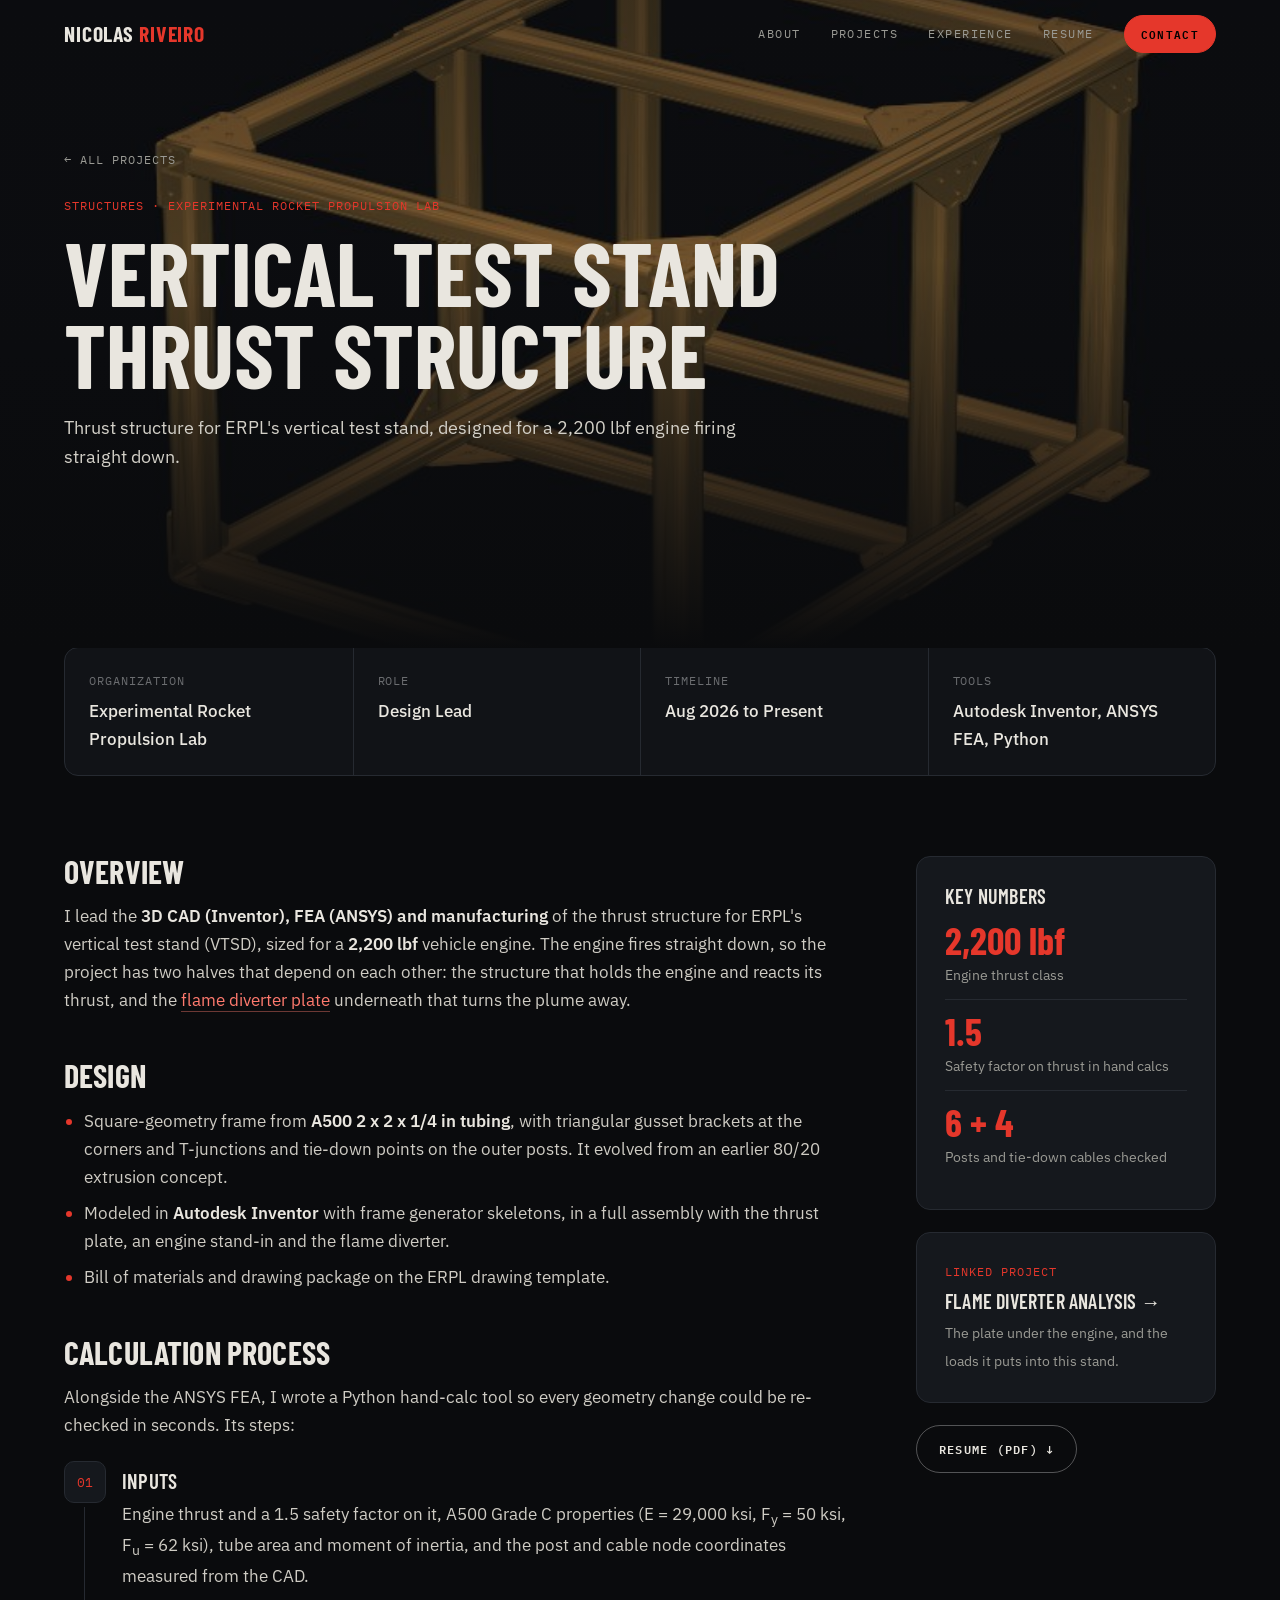
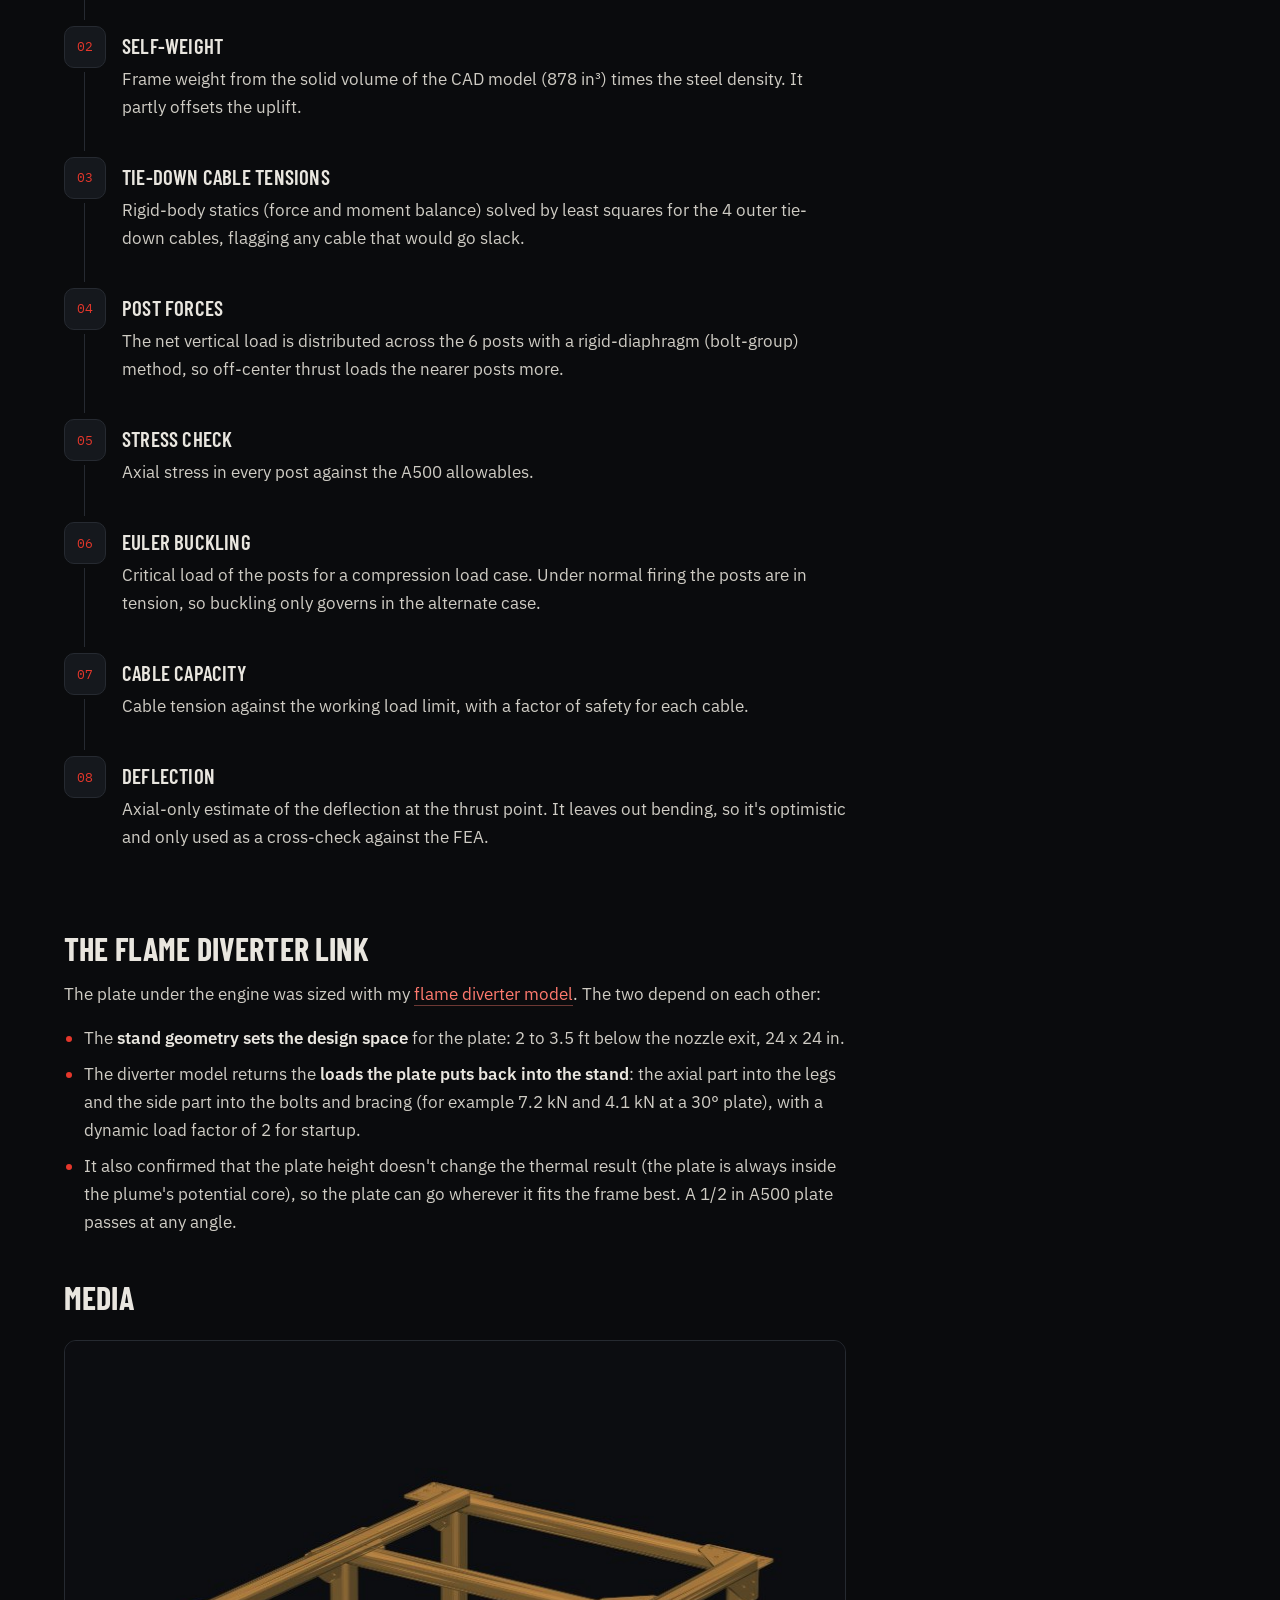
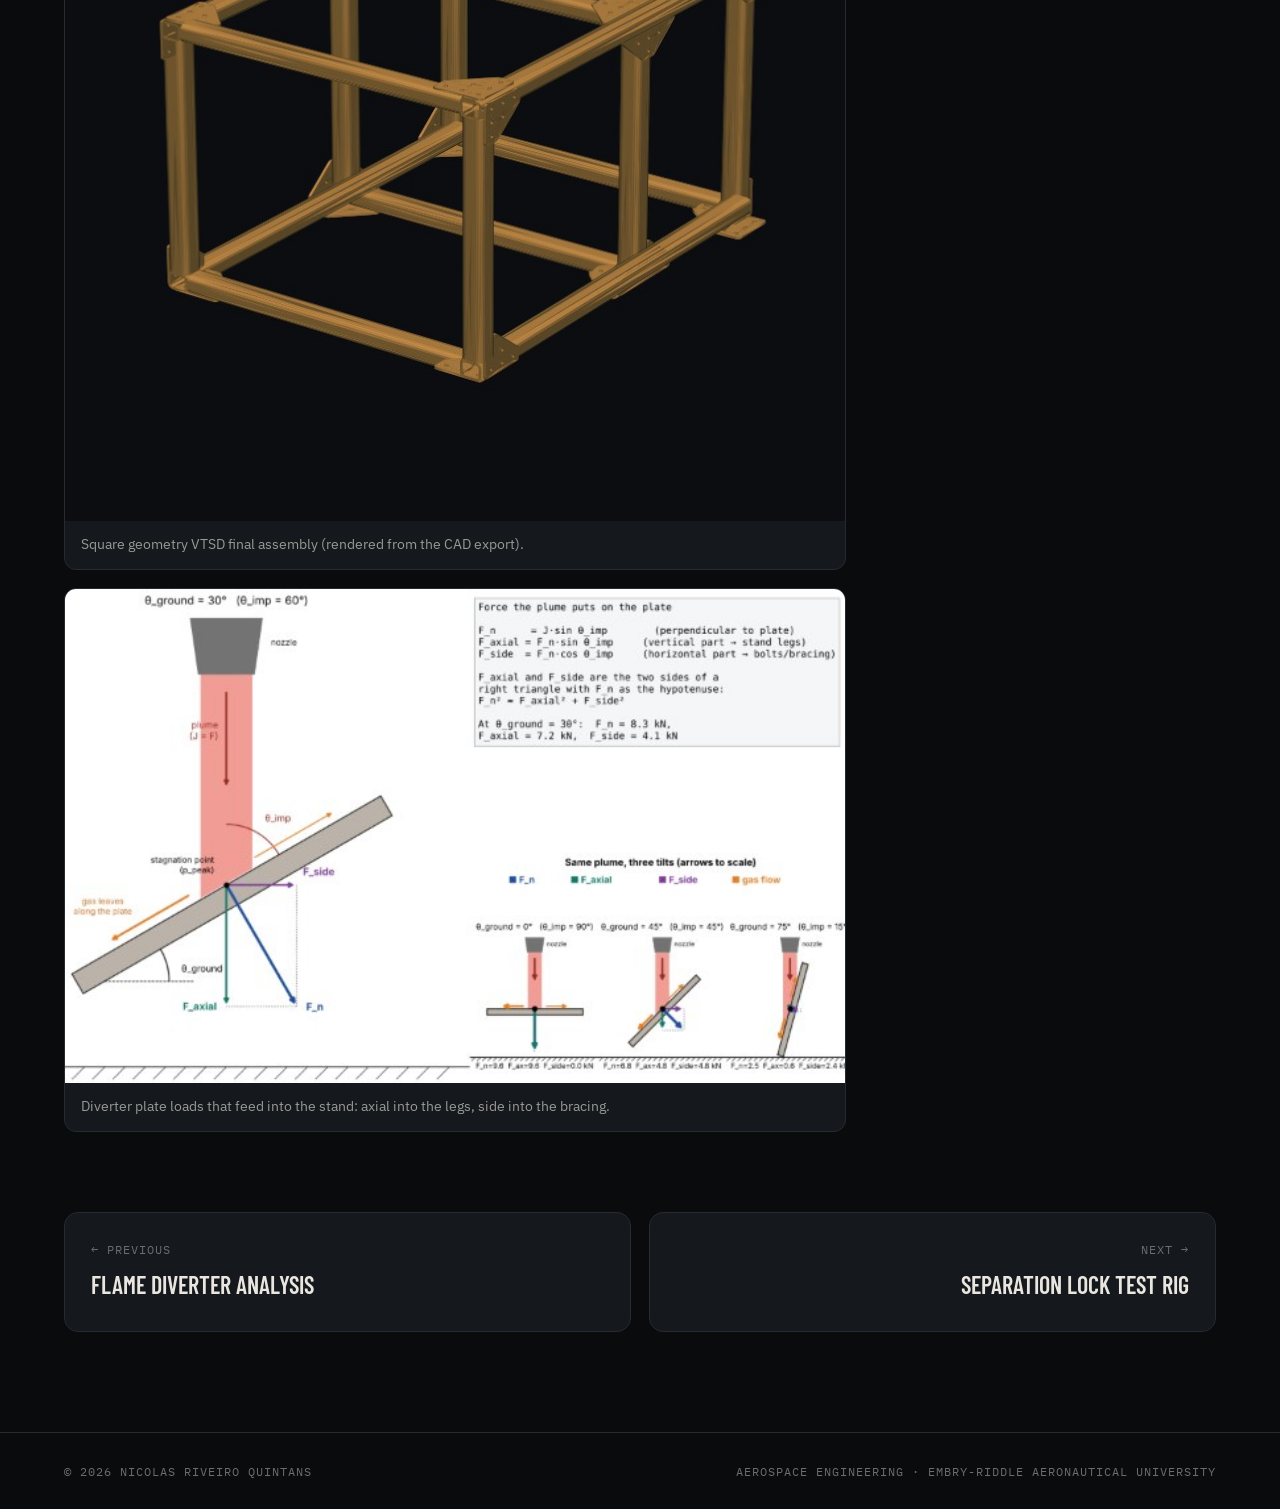
==== projects/vertical-test-stand.html @ bc056e46 "Add portfolio website Co-Authored-By: Claude Opus 5.5 <noreply@anthropic.com> Claude-Session: https:" ====
<!doctype html>
<html lang="en">
<head>
<meta charset="utf-8">
<meta name="viewport" content="width=device-width, initial-scale=1">
<title>Vertical Test Stand Thrust Structure | Nicolas Riveiro Quintans</title>
<meta name="description" content="Led the CAD, FEA and manufacturing of a vertical test stand for a 2,200 lbf engine, with a Python hand-calc tool and a flame diverter model built alongside it.">
<meta property="og:title" content="Vertical Test Stand Thrust Structure | Nicolas Riveiro Quintans">
<meta property="og:description" content="Led the CAD, FEA and manufacturing of a vertical test stand for a 2,200 lbf engine, with a Python hand-calc tool and a flame diverter model built alongside it.">
<meta property="og:image" content="../assets/img/triton-poster.jpg">
<link rel="icon" href="data:image/svg+xml,%3Csvg xmlns='http://www.w3.org/2000/svg' viewBox='0 0 64 64'%3E%3Crect width='64' height='64' rx='14' fill='%230a0b0d'/%3E%3Cpath d='M32 10 L44 40 L32 34 L20 40Z' fill='%23e5372b'/%3E%3Cpath d='M26 44 Q32 58 38 44' stroke='%23ff7a6e' stroke-width='4' fill='none'/%3E%3C/svg%3E">
<link rel="preconnect" href="https://fonts.googleapis.com">
<link rel="preconnect" href="https://fonts.gstatic.com" crossorigin>
<link href="https://fonts.googleapis.com/css2?family=Barlow+Condensed:wght@300;500;600;700&family=IBM+Plex+Mono:wght@400;500;600&family=IBM+Plex+Sans:wght@400;500;600&display=swap" rel="stylesheet">
<link rel="stylesheet" href="../css/style.css">
</head>
<body>
<header class="nav">
  <div class="wrap">
    <a class="brand" href="../index.html">Nicolas <span>Riveiro</span></a>
    <nav class="nav-links">
      <a href="../index.html#about">About</a>
      <a href="../index.html#projects">Projects</a>
      <a href="../index.html#experience">Experience</a>
      <a href="../index.html#resume">Resume</a>
      <a class="btn small" href="../index.html#contact">Contact</a>
    </nav>
    <button class="menu-btn" aria-label="Open menu"><span></span><span></span><span></span></button>
  </div>
</header>
<section class="p-hero"><img class="bg" src="../assets/img/vtsd-frame.jpg" alt="">
  <div class="wrap">
    <a class="back mono" href="../index.html#projects">&larr; All projects</a>
    <div class="mono accent" style="margin-bottom:14px">Structures &middot; Experimental Rocket Propulsion Lab</div>
    <div class=""><div>
    <h1>Vertical Test Stand Thrust Structure</h1>
    <p class="sub">Thrust structure for ERPL's vertical test stand, designed for a 2,200 lbf engine firing straight down.</p>
    </div></div>
  </div>
</section>
<div class="wrap">
  <div class="facts reveal">
    <div class="fact"><div class="k mono">Organization</div><div class="v">Experimental Rocket Propulsion Lab</div></div>
    <div class="fact"><div class="k mono">Role</div><div class="v">Design Lead</div></div>
    <div class="fact"><div class="k mono">Timeline</div><div class="v">Aug 2026 to Present</div></div>
    <div class="fact"><div class="k mono">Tools</div><div class="v">Autodesk Inventor, ANSYS FEA, Python</div></div>
  </div>
  <div class="p-body">
    <article class="prose reveal">
      <h2>Overview</h2>
<p>I lead the <strong>3D CAD (Inventor), FEA (ANSYS) and manufacturing</strong> of the thrust structure for ERPL's vertical test stand (VTSD), sized for a <strong>2,200 lbf</strong> vehicle engine. The engine fires straight down, so the project has two halves that depend on each other: the structure that holds the engine and reacts its thrust, and the <a class="inline" href="flame-diverter.html">flame diverter plate</a> underneath that turns the plume away.</p>
<h2>Design</h2>
<ul>
<li>Square-geometry frame from <strong>A500 2 x 2 x 1/4 in tubing</strong>, with triangular gusset brackets at the corners and T-junctions and tie-down points on the outer posts. It evolved from an earlier 80/20 extrusion concept.</li>
<li>Modeled in <strong>Autodesk Inventor</strong> with frame generator skeletons, in a full assembly with the thrust plate, an engine stand-in and the flame diverter.</li>
<li>Bill of materials and drawing package on the ERPL drawing template.</li>
</ul>
<h2>Calculation process</h2>
<p>Alongside the ANSYS FEA, I wrote a Python hand-calc tool so every geometry change could be re-checked in seconds. Its steps:</p>
<ol class="steps">
<li><div class="st">Inputs</div><p>Engine thrust and a 1.5 safety factor on it, A500 Grade C properties (E = 29,000 ksi, F<sub>y</sub> = 50 ksi, F<sub>u</sub> = 62 ksi), tube area and moment of inertia, and the post and cable node coordinates measured from the CAD.</p></li>
<li><div class="st">Self-weight</div><p>Frame weight from the solid volume of the CAD model (878 in&sup3;) times the steel density. It partly offsets the uplift.</p></li>
<li><div class="st">Tie-down cable tensions</div><p>Rigid-body statics (force and moment balance) solved by least squares for the 4 outer tie-down cables, flagging any cable that would go slack.</p></li>
<li><div class="st">Post forces</div><p>The net vertical load is distributed across the 6 posts with a rigid-diaphragm (bolt-group) method, so off-center thrust loads the nearer posts more.</p></li>
<li><div class="st">Stress check</div><p>Axial stress in every post against the A500 allowables.</p></li>
<li><div class="st">Euler buckling</div><p>Critical load of the posts for a compression load case. Under normal firing the posts are in tension, so buckling only governs in the alternate case.</p></li>
<li><div class="st">Cable capacity</div><p>Cable tension against the working load limit, with a factor of safety for each cable.</p></li>
<li><div class="st">Deflection</div><p>Axial-only estimate of the deflection at the thrust point. It leaves out bending, so it's optimistic and only used as a cross-check against the FEA.</p></li>
</ol>
<h2>The flame diverter link</h2>
<p>The plate under the engine was sized with my <a class="inline" href="flame-diverter.html">flame diverter model</a>. The two depend on each other:</p>
<ul>
<li>The <strong>stand geometry sets the design space</strong> for the plate: 2 to 3.5 ft below the nozzle exit, 24 x 24 in.</li>
<li>The diverter model returns the <strong>loads the plate puts back into the stand</strong>: the axial part into the legs and the side part into the bolts and bracing (for example 7.2 kN and 4.1 kN at a 30&deg; plate), with a dynamic load factor of 2 for startup.</li>
<li>It also confirmed that the plate height doesn't change the thermal result (the plate is always inside the plume's potential core), so the plate can go wherever it fits the frame best. A 1/2 in A500 plate passes at any angle.</li>
</ul>
<h2>Media</h2>
      <div class="gallery"><figure class="full"><img class="photo" src="../assets/img/vtsd-frame.jpg" alt="Square geometry VTSD final assembly (rendered from the CAD export)." loading="lazy"><figcaption>Square geometry VTSD final assembly (rendered from the CAD export).</figcaption></figure>
<figure class="full"><img src="../assets/img/diverter-force-diagram.jpg" alt="Diverter plate loads that feed into the stand: axial into the legs, side into the bracing." loading="lazy"><figcaption>Diverter plate loads that feed into the stand: axial into the legs, side into the bracing.</figcaption></figure></div>
      
    </article>
    <aside class="aside reveal d1">
      <div class="side-box"><h3>Key numbers</h3><div class="item"><div class="num">2,200 lbf</div><span>Engine thrust class</span></div>
<div class="item"><div class="num">1.5</div><span>Safety factor on thrust in hand calcs</span></div>
<div class="item"><div class="num">6 + 4</div><span>Posts and tie-down cables checked</span></div></div>
      <a class="side-box related" href="flame-diverter.html"><div class="mono accent">Linked project</div><h3 style="margin:8px 0 6px">Flame Diverter Analysis &rarr;</h3><span>The plate under the engine, and the loads it puts into this stand.</span></a>
      <a class="btn ghost" href="../assets/docs/Nicolas-Riveiro-Resume.pdf" target="_blank" rel="noopener">Resume (PDF) &darr;</a>
    </aside>
  </div>
  <nav class="p-nav">
    <a class="prev" href="flame-diverter.html"><div class="mono" style="color:var(--dim)">&larr; Previous</div><div class="t">Flame Diverter Analysis</div></a>
    <a class="next" href="separation-lock-test-rig.html"><div class="mono" style="color:var(--dim)">Next &rarr;</div><div class="t">Separation Lock Test Rig</div></a>
  </nav>
</div>
<footer>
  <div class="wrap mono">
    <span>&copy; <span class="year">2026</span> Nicolas Riveiro Quintans</span>
    <span>Aerospace Engineering &middot; Embry-Riddle Aeronautical University</span>
  </div>
</footer>
<div class="lightbox" role="dialog" aria-modal="true"><img alt=""><div class="cap mono"></div></div>
<script src="../js/main.js"></script>
</body>
</html>
---- css/style.css ----
/* ==========================================================
   Nicolas Riveiro Quintans · Portfolio
   ========================================================== */
:root{
  --bg:#0a0b0d;
  --bg-2:#111317;
  --panel:#15181d;
  --line:#262a31;
  --text:#e9e6df;
  --muted:#9a9a94;
  --dim:#6b6d70;
  --accent:#e5372b;      /* red */
  --accent-2:#ff7a6e;
  --lox:#7fc8ff;         /* LOX blue */
  --radius:14px;
  --maxw:1200px;
  --display:"Barlow Condensed", "Arial Narrow", sans-serif;
  --sans:"IBM Plex Sans", system-ui, -apple-system, Segoe UI, sans-serif;
  --mono:"IBM Plex Mono", ui-monospace, SFMono-Regular, Menlo, monospace;
}
*{box-sizing:border-box;margin:0;padding:0}
html{scroll-behavior:smooth;scroll-padding-top:80px}
body{background:var(--bg);color:var(--text);font-family:var(--sans);font-size:17px;line-height:1.65;-webkit-font-smoothing:antialiased;overflow-x:hidden}
img,video{display:block;max-width:100%}
a{color:inherit;text-decoration:none}
::selection{background:var(--accent);color:#000}
.wrap{max-width:var(--maxw);margin:0 auto;padding:0 24px}
.mono{font-family:var(--mono);font-size:.78rem;letter-spacing:.08em;text-transform:uppercase}
.accent{color:var(--accent)}

/* ---------- Nav ---------- */
.nav{position:fixed;inset:0 0 auto 0;z-index:50;transition:background .3s,border-color .3s,backdrop-filter .3s;border-bottom:1px solid transparent}
.nav.scrolled{background:rgba(10,11,13,.82);backdrop-filter:blur(12px);border-color:var(--line)}
.nav .wrap{display:flex;align-items:center;justify-content:space-between;height:68px}
.brand{font-family:var(--display);font-weight:700;font-size:1.35rem;letter-spacing:.04em;text-transform:uppercase}
.brand span{color:var(--accent)}
.nav-links{display:flex;gap:30px;align-items:center}
.nav-links a{font-family:var(--mono);font-size:.76rem;letter-spacing:.12em;text-transform:uppercase;color:var(--muted);transition:color .2s}
.nav-links a:hover{color:var(--text)}
.nav-links .btn{color:#000}
.menu-btn{display:none;background:none;border:0;color:var(--text);cursor:pointer;width:40px;height:40px}
.menu-btn span{display:block;height:2px;background:currentColor;margin:6px 8px;transition:transform .3s,opacity .3s}
.nav.open .menu-btn span:nth-child(1){transform:translateY(8px) rotate(45deg)}
.nav.open .menu-btn span:nth-child(2){opacity:0}
.nav.open .menu-btn span:nth-child(3){transform:translateY(-8px) rotate(-45deg)}

/* ---------- Buttons ---------- */
.btn{display:inline-flex;align-items:center;gap:10px;background:var(--accent);color:#000;font-family:var(--mono);font-size:.78rem;font-weight:600;letter-spacing:.1em;text-transform:uppercase;padding:13px 22px;border-radius:999px;transition:transform .2s,background .2s,box-shadow .2s;border:1px solid var(--accent)}
.btn:hover{transform:translateY(-2px);background:var(--accent-2);box-shadow:0 10px 30px -10px rgba(229,55,43,.6)}
.btn.ghost{background:transparent;color:var(--text);border-color:rgba(255,255,255,.3)}
.btn.ghost:hover{border-color:var(--text);background:rgba(255,255,255,.06);box-shadow:none}
.btn.small{padding:9px 16px;font-size:.7rem}

/* ---------- Hero ---------- */
.hero{position:relative;min-height:100vh;min-height:100svh;display:flex;align-items:flex-end;overflow:hidden;isolation:isolate}
.hero-video{position:absolute;inset:0;width:100%;height:100%;object-fit:cover;z-index:-2;transform:scale(1.04);animation:heroZoom 18s ease-out forwards}
@keyframes heroZoom{to{transform:scale(1)}}
.hero::before{content:"";position:absolute;inset:0;z-index:-1;
  background:linear-gradient(180deg,rgba(10,11,13,.55) 0%,rgba(10,11,13,.15) 35%,rgba(10,11,13,.6) 70%,var(--bg) 100%),
             linear-gradient(90deg,rgba(10,11,13,.85) 0%,rgba(10,11,13,.2) 60%)}
.hero .wrap{width:100%;padding-bottom:9vh}
.hero-tag{display:inline-flex;align-items:center;gap:10px;color:var(--accent-2);margin-bottom:22px}
.hero-tag .dot{width:8px;height:8px;border-radius:50%;background:var(--accent);box-shadow:0 0 0 0 rgba(229,55,43,.7);animation:pulse 1.8s infinite}
@keyframes pulse{70%{box-shadow:0 0 0 12px rgba(229,55,43,0)}100%{box-shadow:0 0 0 0 rgba(229,55,43,0)}}
.hero h1{font-family:var(--display);font-weight:700;text-transform:uppercase;line-height:.88;font-size:clamp(3.4rem,10vw,8.6rem);letter-spacing:-.01em}
.hero h1 .thin{font-weight:300;color:var(--muted);display:block;font-size:.42em;letter-spacing:.02em;margin-bottom:.25em}
.hero p.lead{max-width:640px;font-size:clamp(1.02rem,1.6vw,1.2rem);color:#d3d0c8;margin:26px 0 34px}
.hero-actions{display:flex;flex-wrap:wrap;gap:14px}
.hero-meta{position:absolute;right:24px;bottom:9vh;text-align:right;color:var(--muted);line-height:2}
.hero-meta b{color:var(--text);font-weight:500}
.scroll-cue{position:absolute;left:50%;bottom:22px;transform:translateX(-50%);width:22px;height:36px;border:1.5px solid rgba(255,255,255,.4);border-radius:12px}
.scroll-cue::after{content:"";position:absolute;left:50%;top:7px;width:3px;height:7px;margin-left:-1.5px;background:var(--text);border-radius:2px;animation:cue 1.8s infinite}
@keyframes cue{0%{opacity:0;transform:translateY(0)}40%{opacity:1}100%{opacity:0;transform:translateY(12px)}}

/* ---------- Sections ---------- */
section{padding:120px 0}
.sec-head{display:flex;align-items:flex-end;justify-content:space-between;gap:30px;margin-bottom:56px;flex-wrap:wrap}
.sec-label{color:var(--accent);margin-bottom:12px;display:block}
h2{font-family:var(--display);font-weight:700;text-transform:uppercase;font-size:clamp(2.4rem,5vw,4rem);line-height:.95;letter-spacing:.005em}
h3{font-family:var(--display);font-weight:600;text-transform:uppercase;font-size:1.55rem;line-height:1.1;letter-spacing:.01em}
.sec-head p{max-width:420px;color:var(--muted)}

/* ---------- Stats strip ---------- */
.stats{border-top:1px solid var(--line);border-bottom:1px solid var(--line);background:var(--bg-2)}
.stats .wrap{display:grid;grid-template-columns:repeat(5,1fr)}
.stat{padding:34px 24px;border-left:1px solid var(--line)}
.stat:first-child{border-left:0;padding-left:0}
.stat .num{font-family:var(--display);font-weight:700;font-size:2.9rem;line-height:1;color:var(--text)}
.stat .num small{font-size:.5em;color:var(--accent);margin-left:2px}
.stat .lbl{color:var(--muted);margin-top:10px}

/* ---------- About ---------- */
.about-grid{display:grid;grid-template-columns:.95fr 1.05fr;gap:70px;align-items:center}
.portrait{position:relative;border-radius:var(--radius);overflow:hidden;aspect-ratio:4/5;background:var(--panel)}
.portrait img{width:100%;height:100%;object-fit:cover;object-position:50% 30%;transition:transform 1.2s ease}
.portrait:hover img{transform:scale(1.04)}
.portrait figcaption{position:absolute;left:16px;bottom:16px;background:rgba(10,11,13,.75);backdrop-filter:blur(8px);padding:8px 12px;border-radius:8px;color:var(--text)}
.about-text p{color:#cfccc4;margin-bottom:18px}
.about-text p:first-of-type{font-size:1.25rem;color:var(--text);line-height:1.5}
.chips{display:flex;flex-wrap:wrap;gap:8px;margin-top:26px}
.chip{font-family:var(--mono);font-size:.72rem;letter-spacing:.04em;padding:6px 12px;border:1px solid var(--line);border-radius:999px;color:var(--muted);background:var(--bg-2)}

/* ---------- Projects ---------- */
.proj-grid{display:grid;grid-template-columns:repeat(6,1fr);gap:22px}
.card{grid-column:span 2;position:relative;background:var(--panel);border:1px solid var(--line);border-radius:var(--radius);overflow:hidden;display:flex;flex-direction:column;transition:transform .35s cubic-bezier(.2,.7,.2,1),border-color .35s,box-shadow .35s}
.card.wide{grid-column:span 3}
.card:hover{transform:translateY(-6px);border-color:rgba(229,55,43,.55);box-shadow:0 24px 50px -24px rgba(0,0,0,.8)}
.card-media{position:relative;aspect-ratio:16/10;overflow:hidden;background:#0d0f12}
.card-media img{width:100%;height:100%;object-fit:cover;transition:transform .8s cubic-bezier(.2,.7,.2,1),filter .5s;filter:saturate(.9)}
.card:hover .card-media img{transform:scale(1.06);filter:saturate(1.1)}
.card-media.contain img{object-fit:contain;background:#fff;padding:10px}
.card-media .tagline{position:absolute;top:14px;left:14px;background:rgba(10,11,13,.78);backdrop-filter:blur(6px);padding:5px 10px;border-radius:6px;color:var(--accent-2)}
.card-body{padding:22px 22px 24px;display:flex;flex-direction:column;flex:1}
.card-body .meta{color:var(--dim);margin-bottom:10px}
.card-body p{color:var(--muted);font-size:.96rem;margin:12px 0 18px;flex:1}
.card-more{display:inline-flex;align-items:center;gap:8px;color:var(--text);font-family:var(--mono);font-size:.74rem;letter-spacing:.1em;text-transform:uppercase}
.card-more .arr{transition:transform .3s}
.card:hover .card-more .arr{transform:translateX(6px)}
.card:hover .card-more{color:var(--accent)}
/* typographic media for projects without photos */
.type-media{display:flex;flex-direction:column;justify-content:space-between;padding:22px;background:
  radial-gradient(120% 90% at 100% 0%,rgba(229,55,43,.18),transparent 55%),
  repeating-linear-gradient(0deg,transparent 0 23px,rgba(255,255,255,.035) 23px 24px),
  repeating-linear-gradient(90deg,transparent 0 23px,rgba(255,255,255,.035) 23px 24px),#0f1115}
.type-media .big{font-family:var(--display);font-weight:700;font-size:3.6rem;line-height:.9;color:var(--text)}
.type-media .big small{display:block;font-size:.3em;font-weight:500;letter-spacing:.08em;color:var(--muted);margin-top:8px;font-family:var(--mono);text-transform:uppercase}
.type-media .row{display:flex;gap:26px}
.type-media svg{position:absolute;right:-30px;bottom:-30px;width:70%;opacity:.55}

/* ---------- Experience timeline ---------- */
.timeline{position:relative;border-left:1px solid var(--line);margin-left:6px}
.t-item{position:relative;padding:0 0 46px 38px}
.t-item::before{content:"";position:absolute;left:-6px;top:8px;width:11px;height:11px;border-radius:50%;background:var(--bg);border:2px solid var(--accent)}
.t-item .when{color:var(--dim)}
.t-item h3{margin:6px 0 2px}
.t-item .org{color:var(--accent-2);font-weight:500}
.t-item ul{margin-top:12px;padding-left:18px;color:var(--muted)}
.t-item li{margin-bottom:6px}
.exp-grid{display:grid;grid-template-columns:1.6fr 1fr;gap:70px}
.side-box{background:var(--panel);border:1px solid var(--line);border-radius:var(--radius);padding:28px;margin-bottom:22px}
.side-box h3{font-size:1.25rem;margin-bottom:14px}
.side-box .item{padding:12px 0;border-top:1px solid var(--line)}
.side-box .item:first-of-type{border-top:0;padding-top:0}
.side-box .item b{display:block;font-weight:500}
.side-box .item span{color:var(--muted);font-size:.9rem}

/* ---------- Resume ---------- */
.resume-box{display:grid;grid-template-columns:1fr 1.3fr;gap:50px;align-items:center;background:linear-gradient(135deg,#1a0f0e,#121418 60%);border:1px solid var(--line);border-radius:22px;padding:56px}
.resume-frame{border-radius:12px;overflow:hidden;border:1px solid var(--line);background:#fff;aspect-ratio:8.5/11;width:100%;max-width:520px;justify-self:center}
.resume-frame{display:block;transition:transform .4s,box-shadow .4s}.resume-frame:hover{transform:translateY(-4px) rotate(-.4deg);box-shadow:0 30px 60px -30px rgba(229,55,43,.45)}
.resume-frame img{width:100%;height:100%;object-fit:cover;object-position:top}
.resume-box p{color:var(--muted);margin:18px 0 28px}

/* ---------- Contact / footer ---------- */
.contact{text-align:center;padding:140px 0 100px}
.contact h2{font-size:clamp(2.8rem,8vw,6.5rem)}
.contact p{color:var(--muted);margin:20px auto 36px;max-width:520px}
.contact .email{font-family:var(--mono);font-size:clamp(.95rem,2.2vw,1.3rem);border-bottom:1px solid var(--accent);padding-bottom:4px;transition:color .2s}
.contact .email:hover{color:var(--accent)}
footer{border-top:1px solid var(--line);padding:28px 0;color:var(--dim)}
footer .wrap{display:flex;justify-content:space-between;gap:20px;flex-wrap:wrap}

/* ---------- Reveal animation ---------- */
.reveal{opacity:0;transform:translateY(28px);transition:opacity .9s cubic-bezier(.2,.7,.2,1),transform .9s cubic-bezier(.2,.7,.2,1)}
.reveal.in{opacity:1;transform:none}
.reveal.d1{transition-delay:.08s}.reveal.d2{transition-delay:.16s}.reveal.d3{transition-delay:.24s}

/* ==========================================================
   Project detail pages
   ========================================================== */
.p-hero{position:relative;min-height:72vh;display:flex;align-items:flex-end;overflow:hidden;isolation:isolate;padding-top:68px}
.p-hero img.bg{position:absolute;inset:0;width:100%;height:100%;object-fit:cover;z-index:-2}
.p-hero::before{content:"";position:absolute;inset:0;z-index:-1;background:linear-gradient(180deg,rgba(10,11,13,.5),rgba(10,11,13,.35) 40%,var(--bg) 100%)}
.p-hero.plain{min-height:56vh;background:
  radial-gradient(80% 120% at 85% 0%,rgba(229,55,43,.22),transparent 60%),
  repeating-linear-gradient(0deg,transparent 0 39px,rgba(255,255,255,.04) 39px 40px),
  repeating-linear-gradient(90deg,transparent 0 39px,rgba(255,255,255,.04) 39px 40px),var(--bg)}
.p-hero.plain::before{display:none}
.p-hero .wrap{width:100%;padding-bottom:56px}
.back{display:inline-flex;gap:8px;align-items:center;color:var(--muted);margin-bottom:26px;transition:color .2s}
.back:hover{color:var(--accent)}
.p-hero h1{font-family:var(--display);font-weight:700;text-transform:uppercase;font-size:clamp(2.8rem,7vw,5.6rem);line-height:.92;max-width:950px}
.p-hero .sub{color:#d3d0c8;max-width:680px;margin-top:18px;font-size:1.12rem}
.facts{display:grid;grid-template-columns:repeat(4,1fr);border:1px solid var(--line);border-radius:var(--radius);background:var(--bg-2);margin-top:-1px}
.fact{padding:22px 24px;border-left:1px solid var(--line)}
.fact:first-child{border-left:0}
.fact .k{color:var(--dim)}
.fact .v{margin-top:6px;font-weight:500}
.p-body{display:grid;grid-template-columns:1fr 300px;gap:70px;padding:80px 0 40px}
.prose h2{font-size:2rem;margin:46px 0 16px}
.prose h2:first-child{margin-top:0}
.prose p{color:#cfccc4;margin-bottom:16px}
.prose ul{color:#cfccc4;padding-left:20px;margin-bottom:16px}
.prose li{margin-bottom:8px}
.prose li::marker{color:var(--accent)}
.prose strong{color:var(--text);font-weight:600}
.aside{position:sticky;top:100px;align-self:start}
.aside .side-box .num{font-family:var(--display);font-size:2.4rem;font-weight:700;line-height:1;color:var(--accent)}
.aside .side-box .item span{display:block;margin-top:4px}
.gallery{display:grid;grid-template-columns:repeat(2,1fr);gap:18px;margin:28px 0 10px}
.gallery figure{background:var(--panel);border:1px solid var(--line);border-radius:12px;overflow:hidden;cursor:zoom-in;transition:border-color .3s}
.gallery figure:hover{border-color:rgba(229,55,43,.55)}
.gallery figure.full{grid-column:1/-1}
.gallery img{width:100%;height:auto;background:#fff}
.gallery img.photo{background:none}
.gallery figcaption{padding:12px 16px;color:var(--muted);font-size:.88rem}
.callout{border-left:3px solid var(--accent);background:var(--panel);padding:18px 22px;border-radius:0 10px 10px 0;color:#d6d2ca;margin:22px 0}
.p-nav{display:grid;grid-template-columns:1fr 1fr;gap:18px;padding:30px 0 100px}
.p-nav a{border:1px solid var(--line);border-radius:var(--radius);padding:26px;background:var(--panel);transition:border-color .3s,transform .3s}
.p-nav a:hover{border-color:var(--accent);transform:translateY(-3px)}
.p-nav a.next{text-align:right}
.p-nav .t{font-family:var(--display);font-size:1.5rem;font-weight:600;text-transform:uppercase;margin-top:6px}

/* Lightbox */
.lightbox{position:fixed;inset:0;z-index:100;background:rgba(5,6,8,.93);display:none;align-items:center;justify-content:center;padding:30px;cursor:zoom-out}
.lightbox.open{display:flex;animation:fade .25s}
.lightbox img{max-width:100%;max-height:88vh;border-radius:8px;background:#fff}
.lightbox .cap{position:absolute;bottom:18px;left:0;right:0;text-align:center;color:var(--muted)}
@keyframes fade{from{opacity:0}}

/* ---------- Responsive ---------- */
@media (max-width:980px){
  .about-grid,.exp-grid,.resume-box,.p-body{grid-template-columns:1fr;gap:44px}
  .card,.card.wide{grid-column:span 3}
  .facts{grid-template-columns:repeat(2,1fr)}
  .fact:nth-child(3){border-left:0}
  .fact:nth-child(n+3){border-top:1px solid var(--line)}
  .aside{position:static}
  .hero-meta{display:none}
  .resume-box{padding:32px}
}
@media (max-width:720px){
  body{font-size:16px}
  .wrap{padding:0 16px}
  section{padding:84px 0}
  .nav-links{position:fixed;top:68px;left:0;right:0;flex-direction:column;align-items:flex-start;gap:0;background:rgba(10,11,13,.97);border-bottom:1px solid var(--line);padding:8px 16px 20px;transform:translateY(-12px);opacity:0;pointer-events:none;transition:.25s}
  .nav-links a{padding:14px 0;width:100%;border-bottom:1px solid var(--line)}
  .nav-links .btn{margin-top:16px;width:auto;border-bottom:1px solid var(--accent)}
  .nav.open{background:rgba(10,11,13,.97)}
  .nav.open .nav-links{transform:none;opacity:1;pointer-events:auto}
  .menu-btn{display:block}
  .stats .wrap{grid-template-columns:1fr 1fr}
  .stat{padding:24px 16px}
  .stat:nth-child(odd){border-left:0;padding-left:0}
  .stat:nth-child(n+3){border-top:1px solid var(--line)}
  .stat .num{font-size:2.3rem}
  .card,.card.wide{grid-column:1/-1}
  .gallery{grid-template-columns:1fr}
  .p-nav{grid-template-columns:1fr}
  .facts{grid-template-columns:1fr}
  .fact{border-left:0}
  .fact:nth-child(n+2){border-top:1px solid var(--line)}
}
@media (prefers-reduced-motion:reduce){
  *{animation:none!important;transition:none!important}
  .reveal{opacity:1;transform:none}
  html{scroll-behavior:auto}
}
@media (max-width:720px){
  .hero::before{background:linear-gradient(180deg,rgba(10,11,13,.55) 0%,rgba(10,11,13,.55) 40%,rgba(10,11,13,.85) 75%,var(--bg) 100%)}
  .hero-video{object-position:65% 50%}
}

/* ---------- Calculation steps, tables, inline links ---------- */
.steps{list-style:none;counter-reset:st;padding:0!important;margin:22px 0 28px;position:relative}
.steps>li{counter-increment:st;position:relative;padding:0 0 26px 58px;margin:0!important}
.steps>li::before{content:counter(st,decimal-leading-zero);position:absolute;left:0;top:0;width:40px;height:40px;border-radius:10px;border:1px solid var(--line);background:var(--panel);color:var(--accent);font-family:var(--mono);font-size:.8rem;display:flex;align-items:center;justify-content:center}
.steps>li::after{content:"";position:absolute;left:20px;top:46px;bottom:6px;width:1px;background:var(--line)}
.steps>li:last-child::after{display:none}
.steps .st{font-family:var(--display);font-weight:600;font-size:1.3rem;text-transform:uppercase;letter-spacing:.01em;color:var(--text);line-height:1.2;padding-top:8px;margin-bottom:6px}
.steps p{margin-bottom:10px!important}
.eq{font-family:var(--mono);font-size:.84rem;color:var(--accent-2);background:#0d0f12;border:1px solid var(--line);border-radius:8px;padding:10px 14px;overflow-x:auto;line-height:1.7}
.tbl-wrap{overflow-x:auto;margin:10px 0 20px}
.tbl{border-collapse:collapse;width:100%;max-width:520px;font-size:.95rem}
.tbl th,.tbl td{border-bottom:1px solid var(--line);padding:10px 14px;text-align:left}
.tbl th{font-family:var(--mono);font-size:.72rem;letter-spacing:.08em;text-transform:uppercase;color:var(--dim);font-weight:500}
.tbl td.ok{color:#7ddc9a;font-weight:600}
a.inline{color:var(--accent-2);border-bottom:1px solid rgba(255,122,110,.4);transition:color .2s,border-color .2s}
a.inline:hover{color:var(--accent);border-color:var(--accent)}
a.side-box.related{display:block;transition:border-color .3s,transform .3s}
a.side-box.related:hover{border-color:var(--accent);transform:translateY(-3px)}
a.side-box.related span{color:var(--muted);font-size:.9rem}
@media (max-width:720px){.steps>li{padding-left:50px}.steps>li::before{width:34px;height:34px}.steps>li::after{left:17px;top:40px}.eq{font-size:.78rem}}

/* ---------- Skills band (right under the hero) ---------- */
.skills-band{border-top:1px solid var(--line);background:var(--bg);padding:26px 0}
.skills-band .wrap{display:flex;align-items:center;gap:22px}
.skills-band .skills-lbl{flex:none}
.skills-band .chips{margin-top:0}
.chip.hot{color:var(--accent-2);border-color:rgba(229,55,43,.35)}

/* ---------- Chart + patch media for cards without photos ---------- */
.chart-media{display:flex;flex-direction:column;justify-content:center;height:100%;padding:6px 6px 0}
.chart-media svg,.chart-box svg{width:100%;height:auto;max-height:200px}
.chart-box{background:var(--panel);border:1px solid var(--line);border-radius:12px;padding:22px 22px 14px;margin:6px 0 22px;max-width:520px}
.legend{display:flex;gap:18px;color:var(--muted);font-size:.68rem;margin-top:6px}
.legend i{display:inline-block;width:10px;height:10px;border-radius:2px;margin-right:6px;vertical-align:-1px}
.patch-media{display:flex;align-items:center;justify-content:center;height:100%}
.patch-media svg{height:88%;width:auto;filter:drop-shadow(0 10px 30px rgba(229,55,43,.25))}
.type-media.has-chart .tagline{display:none}
@media (max-width:980px){.stats .wrap{grid-template-columns:repeat(3,1fr)}.stat:nth-child(4){border-left:0;padding-left:0}.stat:nth-child(n+4){border-top:1px solid var(--line)}}
@media (max-width:720px){.skills-band .wrap{flex-direction:column;align-items:flex-start;gap:12px}.stats .wrap{grid-template-columns:1fr 1fr}.stat:nth-child(4){border-left:1px solid var(--line);padding-left:16px}.stat:nth-child(n+3){border-top:1px solid var(--line)}}
.type-media .chart-media svg,.type-media .patch-media svg{position:static;opacity:1;right:auto;bottom:auto}
.type-media .chart-media svg{width:100%}
.type-media .patch-media svg{width:auto}
.patch-media{flex:1;min-height:0;padding-top:4px}
.patch-media svg{height:100%;max-height:190px}
.type-media:has(.patch-media) .tagline,.type-media:has(.chart-media) .tagline{margin-top:8px!important}
.card-media.dark{background:#000}
.card-media.dark img{object-fit:contain;padding:8px}
.hero-split{display:grid;grid-template-columns:1fr 1.05fr;gap:48px;align-items:center}
.hero-split h1{font-size:clamp(2.6rem,5.2vw,4.6rem)}
.hero-fig{background:#fff;border-radius:12px;overflow:hidden;border:1px solid var(--line);box-shadow:0 30px 70px -30px rgba(229,55,43,.45)}
.hero-fig img{width:100%;height:auto}
@media (max-width:980px){.hero-split{grid-template-columns:1fr;gap:28px}}
@media (max-width:720px){.hero-split h1{font-size:2.15rem}}
.contact-links{display:flex;flex-wrap:wrap;justify-content:center;gap:18px 40px}
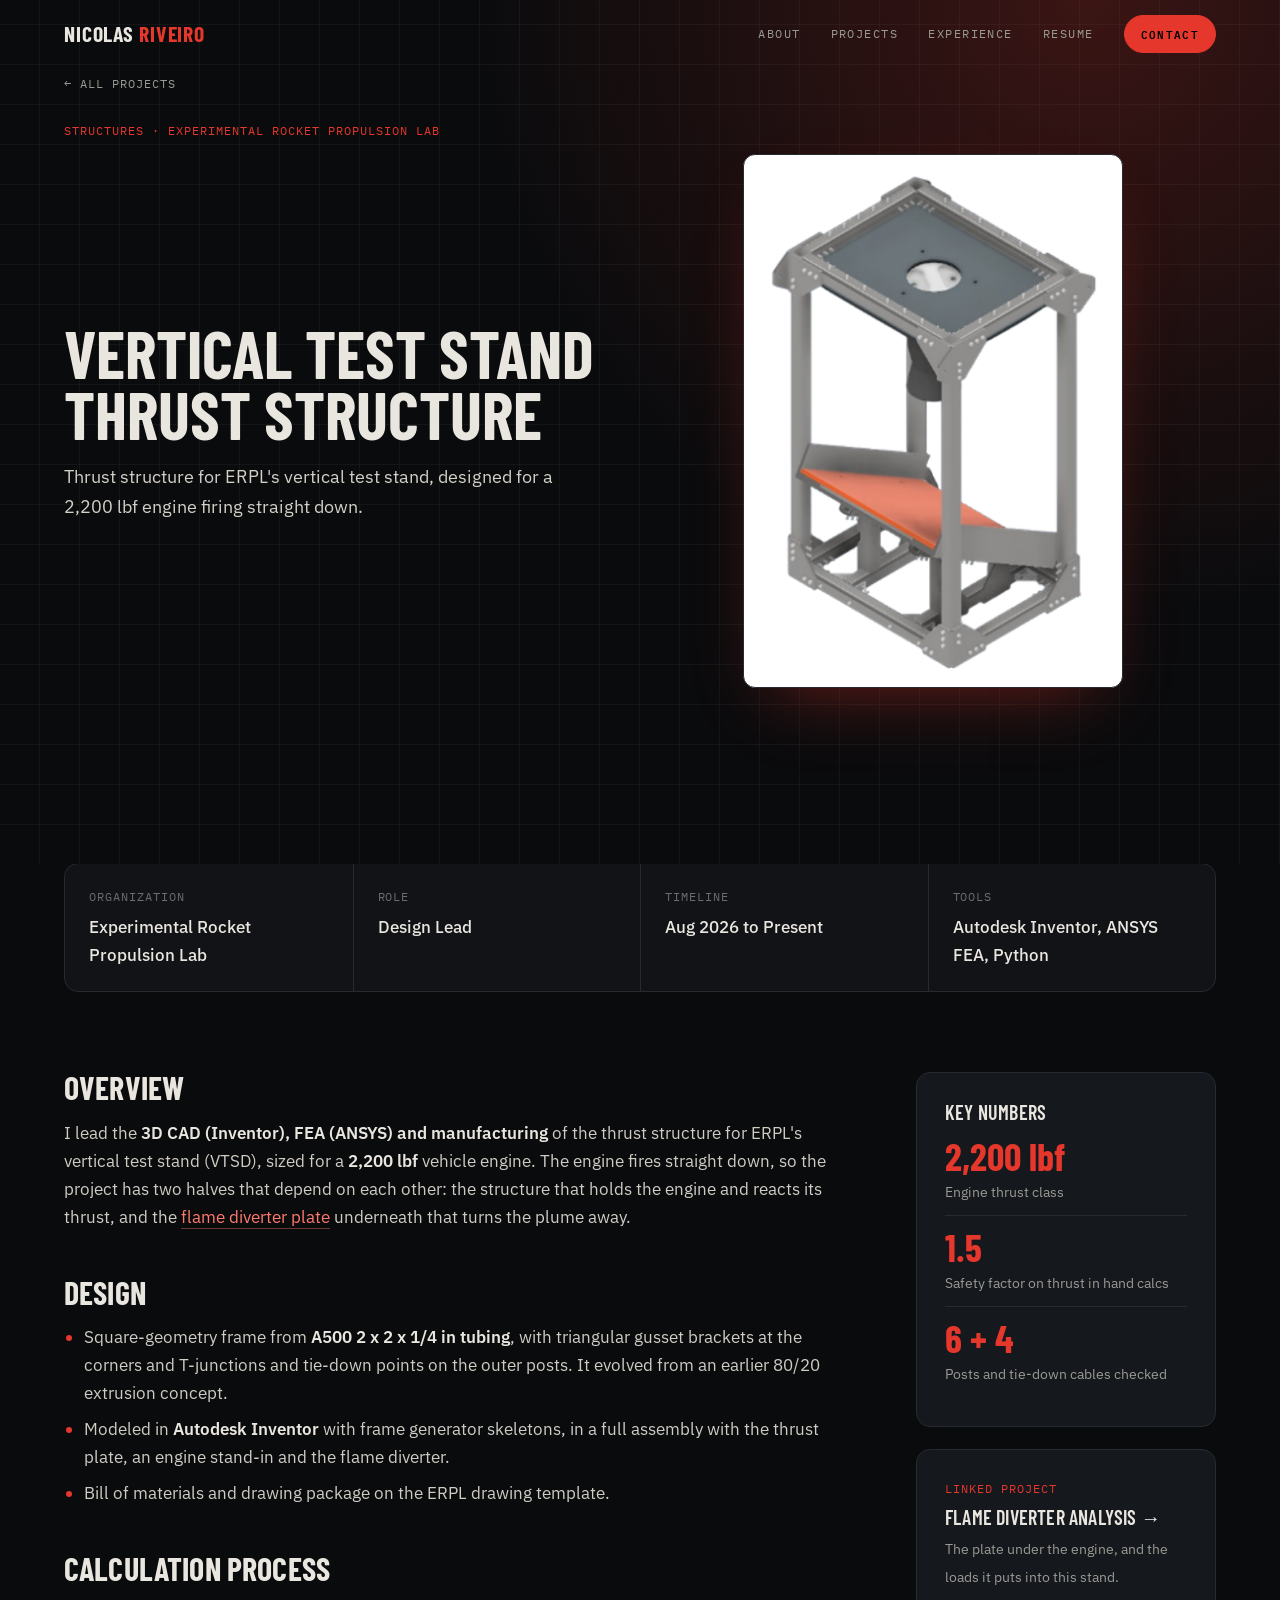
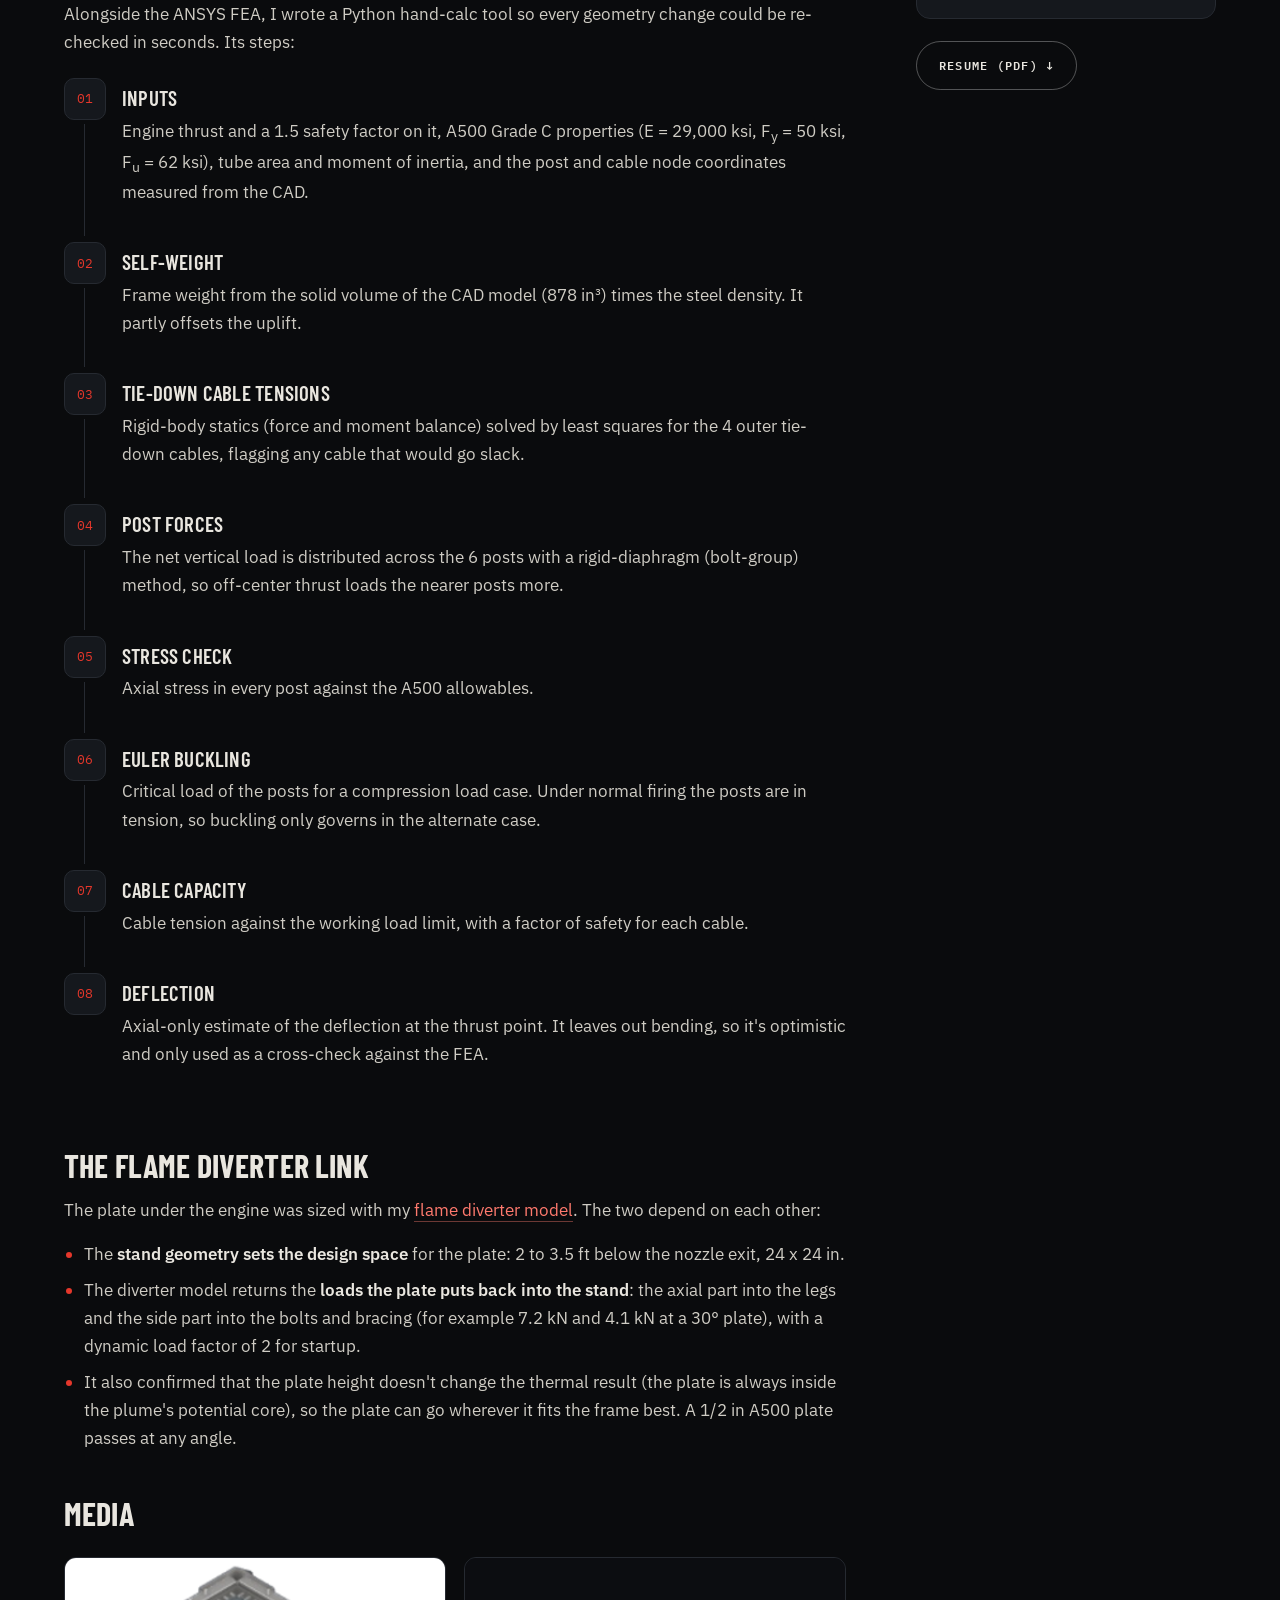
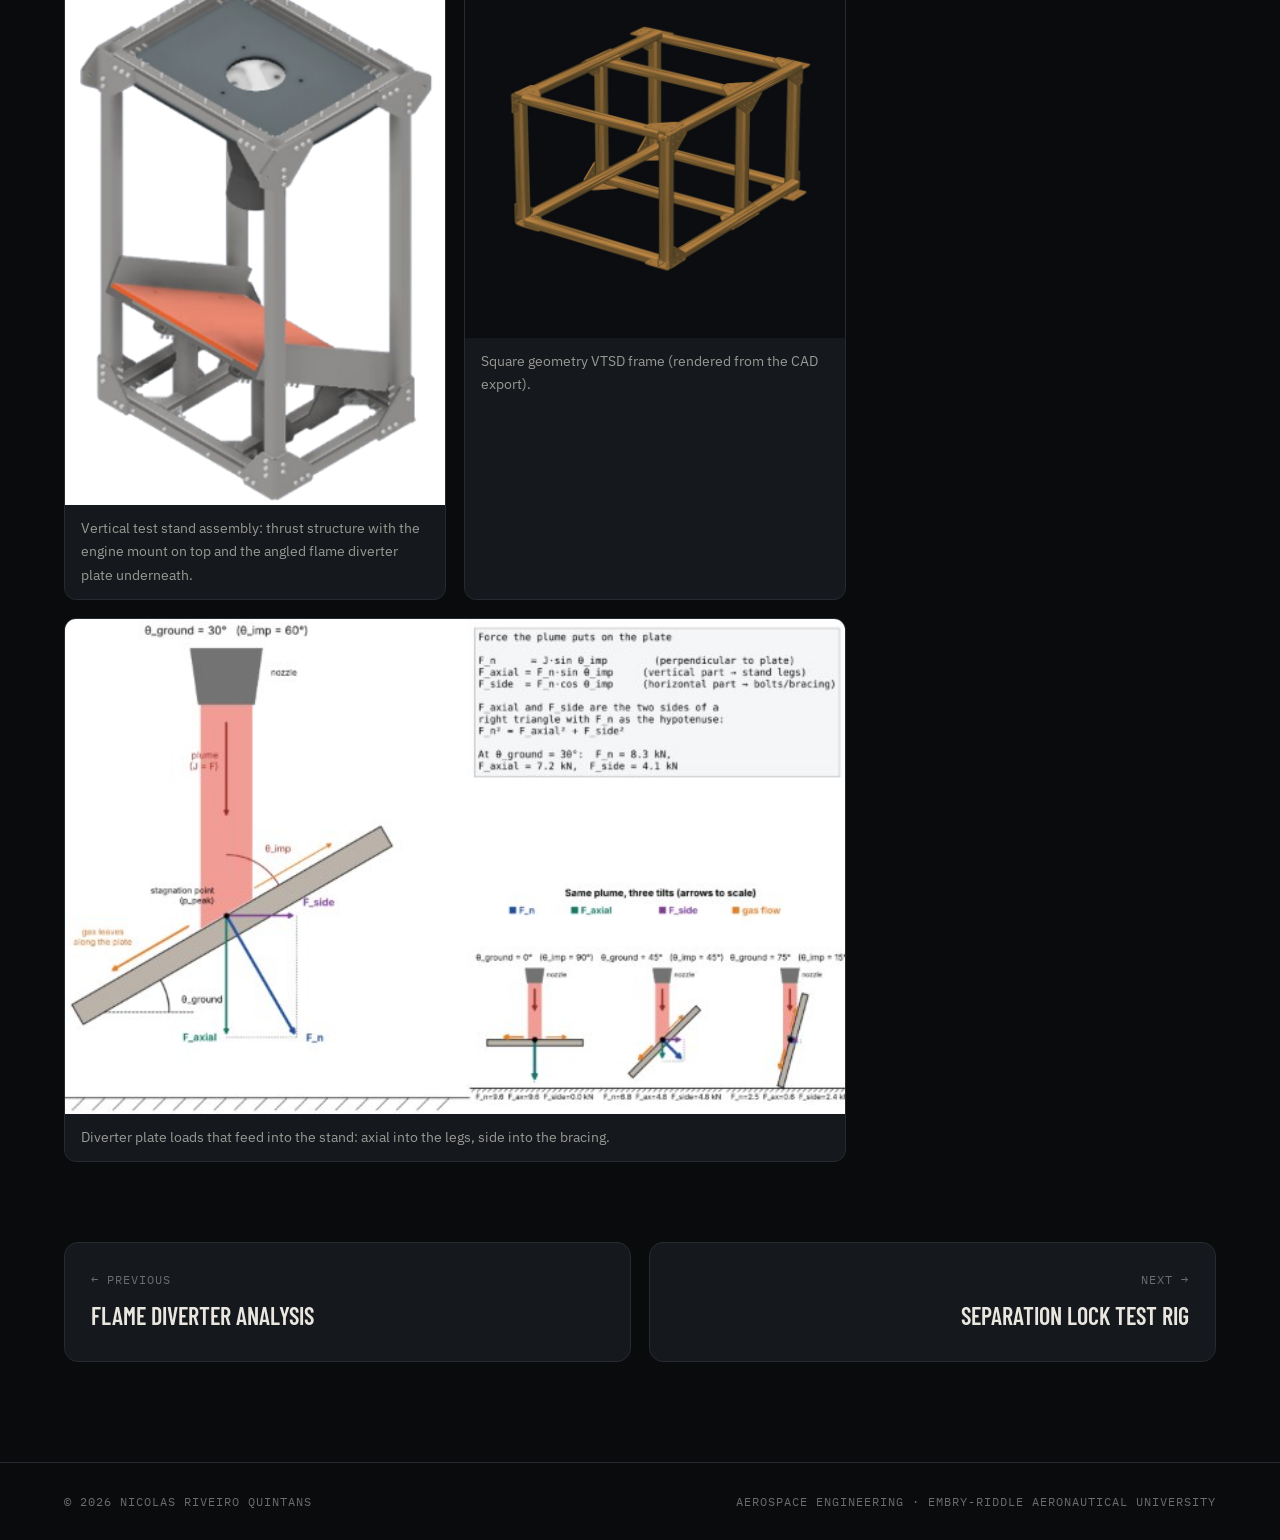
==== commit 423d8c95: "Add vertical test stand assembly image as project preview Co-Authored-By: Claude Opus 5.5 <noreply@a" ====
--- a/projects/vertical-test-stand.html
+++ b/projects/vertical-test-stand.html
@@ -28,14 +28,14 @@
     <button class="menu-btn" aria-label="Open menu"><span></span><span></span><span></span></button>
   </div>
 </header>
-<section class="p-hero"><img class="bg" src="../assets/img/vtsd-frame.jpg" alt="">
+<section class="p-hero plain">
   <div class="wrap">
     <a class="back mono" href="../index.html#projects">&larr; All projects</a>
     <div class="mono accent" style="margin-bottom:14px">Structures &middot; Experimental Rocket Propulsion Lab</div>
-    <div class=""><div>
+    <div class="hero-split"><div>
     <h1>Vertical Test Stand Thrust Structure</h1>
     <p class="sub">Thrust structure for ERPL's vertical test stand, designed for a 2,200 lbf engine firing straight down.</p>
-    </div></div>
+    </div><figure class="hero-fig tall"><img src="../assets/img/vtsd-assembly.png" alt="Vertical Test Stand Thrust Structure plot"></figure></div>
   </div>
 </section>
 <div class="wrap">
@@ -75,7 +75,8 @@
 <li>It also confirmed that the plate height doesn't change the thermal result (the plate is always inside the plume's potential core), so the plate can go wherever it fits the frame best. A 1/2 in A500 plate passes at any angle.</li>
 </ul>
 <h2>Media</h2>
-      <div class="gallery"><figure class="full"><img class="photo" src="../assets/img/vtsd-frame.jpg" alt="Square geometry VTSD final assembly (rendered from the CAD export)." loading="lazy"><figcaption>Square geometry VTSD final assembly (rendered from the CAD export).</figcaption></figure>
+      <div class="gallery"><figure><img src="../assets/img/vtsd-assembly.png" alt="Vertical test stand assembly: thrust structure with the engine mount on top and the angled flame diverter plate underneath." loading="lazy"><figcaption>Vertical test stand assembly: thrust structure with the engine mount on top and the angled flame diverter plate underneath.</figcaption></figure>
+<figure><img class="photo" src="../assets/img/vtsd-frame.jpg" alt="Square geometry VTSD frame (rendered from the CAD export)." loading="lazy"><figcaption>Square geometry VTSD frame (rendered from the CAD export).</figcaption></figure>
 <figure class="full"><img src="../assets/img/diverter-force-diagram.jpg" alt="Diverter plate loads that feed into the stand: axial into the legs, side into the bracing." loading="lazy"><figcaption>Diverter plate loads that feed into the stand: axial into the legs, side into the bracing.</figcaption></figure></div>
       
     </article>
--- a/css/style.css
+++ b/css/style.css
@@ -315,3 +315,4 @@
 @media (max-width:980px){.hero-split{grid-template-columns:1fr;gap:28px}}
 @media (max-width:720px){.hero-split h1{font-size:2.15rem}}
 .contact-links{display:flex;flex-wrap:wrap;justify-content:center;gap:18px 40px}
+.hero-fig.tall{max-width:380px;justify-self:center;padding:14px}
